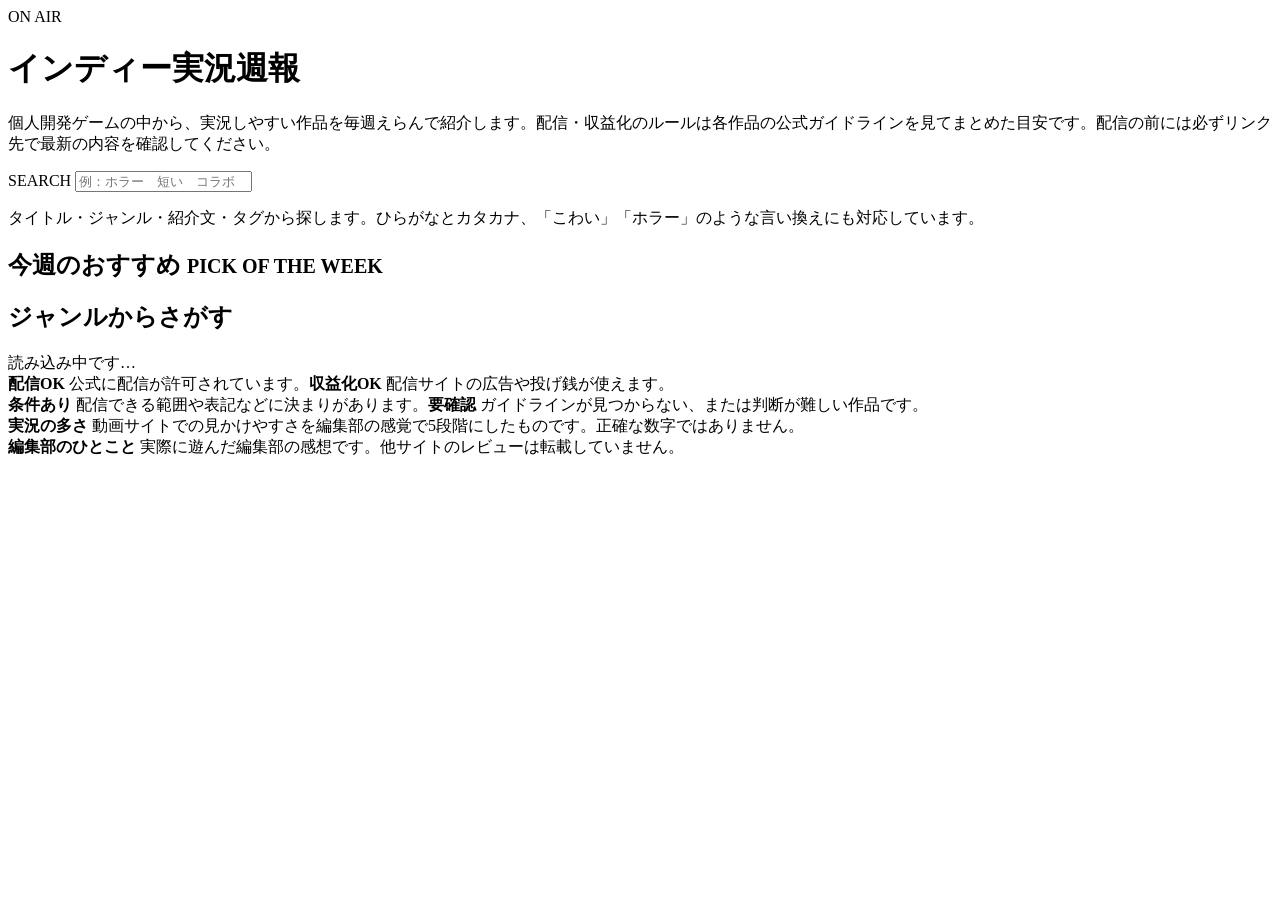
==== index.html @ e763187d "Rename jikkyo-site/index.html to index.html" ====
<!doctype html>
<html lang="ja">
<head>
<meta charset="utf-8">
<meta name="viewport" content="width=device-width, initial-scale=1, viewport-fit=cover">
<title>インディー実況週報</title>
<meta name="description" content="個人開発ゲームの中から、実況しやすい作品を毎週えらんで紹介。配信・収益化の可否つき。">
<link rel="preconnect" href="https://fonts.googleapis.com">
<link rel="stylesheet" href="https://fonts.googleapis.com/css2?family=Dela+Gothic+One&family=Zen+Kaku+Gothic+New:wght@400;500;700&family=JetBrains+Mono:wght@500&display=swap">
<link rel="stylesheet" href="style.css">
</head>
<body>
<div class="wrap">
  <header>
    <div class="onair"><span class="lamp">ON AIR</span><span id="week"></span></div>
    <h1>インディー実況週報</h1>
    <p class="lead">個人開発ゲームの中から、実況しやすい作品を毎週えらんで紹介します。配信・収益化のルールは各作品の公式ガイドラインを見てまとめた目安です。配信の前には必ずリンク先で最新の内容を確認してください。</p>
    <div class="search" role="search">
      <label for="q">SEARCH</label>
      <input id="q" type="search" placeholder="例：ホラー　短い　コラボ　まったり" autocomplete="off">
      <button type="button" id="clear" hidden>消す</button>
    </div>
    <p class="hint">タイトル・ジャンル・紹介文・タグから探します。ひらがなとカタカナ、「こわい」「ホラー」のような言い換えにも対応しています。</p>
  </header>

  <section id="picksSec">
    <h2>今週のおすすめ <small>PICK OF THE WEEK</small></h2>
    <div class="picks" id="picks"></div>
  </section>

  <section>
    <h2 id="listTitle">ジャンルからさがす <small id="count"></small></h2>
    <div class="filters" id="filters" role="group" aria-label="ジャンル"></div>
    <div class="list" id="list"><div class="empty">読み込み中です…</div></div>
  </section>

  <section class="legend">
    <div><strong>配信OK</strong> 公式に配信が許可されています。<strong>収益化OK</strong> 配信サイトの広告や投げ銭が使えます。</div>
    <div><strong>条件あり</strong> 配信できる範囲や表記などに決まりがあります。<strong>要確認</strong> ガイドラインが見つからない、または判断が難しい作品です。</div>
    <div><strong>実況の多さ</strong> 動画サイトでの見かけやすさを編集部の感覚で5段階にしたものです。正確な数字ではありません。</div>
    <div><strong>編集部のひとこと</strong> 実際に遊んだ編集部の感想です。他サイトのレビューは転載していません。</div>
  </section>
</div>

<script src="card.js"></script>
<script>
/* 言い換え辞書：左の言葉で検索すると右の言葉にもヒットする */
const SYNONYMS = {
  "こわい":["ホラー","不気味"], "怖い":["ホラー","不気味"], "ほらー":["ホラー"],
  "短い":["短編","分"], "みじかい":["短編","分"], "すぐ":["短編","分"],
  "コラボ":["協力","二人"], "協力":["コラボ","二人"], "ふたり":["二人","協力"],
  "癒し":["まったり","かわいい"], "いやし":["まったり","かわいい"], "のんびり":["まったり"],
  "泣ける":["物語","ノベル"], "ストーリー":["物語","ノベル"], "謎":["謎解き","パズル"], "なぞとき":["謎解き"],
};

const { esc, card } = window.Jikkyo;
const $ = id => document.getElementById(id);
const norm = s => String(s ?? "").toLowerCase().normalize("NFKC").replace(/[ァ-ヶ]/g, c => String.fromCharCode(c.charCodeAt(0)-0x60));
const terms = q => q.trim().split(/[\s　]+/).filter(Boolean).map(w => [w, ...(SYNONYMS[w] || SYNONYMS[norm(w)] || [])].map(norm));
const matches = (g, groups) => {
  const hay = norm([g.title,g.genre,g.desc,g.time,g.note,...(g.tags||[])].join(" "));
  return groups.every(alts => alts.some(a => hay.includes(a)));
};

let GAMES = [], genres = ["すべて"], current = "すべて", query = "";

function render(){
  $("filters").innerHTML = genres.map(x=>`<button type="button" aria-pressed="${x===current}">${esc(x)}</button>`).join("");
  const groups = terms(query);
  const shown = GAMES.filter(g => (current==="すべて" || g.genre===current) && matches(g, groups));
  $("list").innerHTML = shown.length ? shown.map(g=>card(g,false)).join("")
    : `<div class="empty">${query ? `「${esc(query)}」に合うゲームは見つかりませんでした。別の言葉か、ジャンルを「すべて」にして探してみてください。` : "まだゲームが登録されていません。"}</div>`;
  $("count").textContent = `${shown.length} TITLES`;
  $("listTitle").firstChild.textContent = query ? "検索結果 " : "ジャンルからさがす ";
  $("picksSec").hidden = !!query || !GAMES.some(g=>g.pick);
  $("clear").hidden = !query;
}

fetch("games.json", {cache:"no-store"})
  .then(r => { if(!r.ok) throw new Error(r.status); return r.json(); })
  .then(data => {
    GAMES = data.games || [];
    $("week").textContent = (data.week || "") + " 更新";
    $("picks").innerHTML = GAMES.filter(g=>g.pick).map(g=>card(g,true)).join("");
    genres = ["すべて", ...new Set(GAMES.map(g=>g.genre).filter(Boolean))];
    try{ const saved = localStorage.getItem("genre"); if(saved && genres.includes(saved)) current = saved; }catch(e){}
    render();
  })
  .catch(() => {
    $("list").innerHTML = `<div class="empty">ゲームの一覧を読み込めませんでした。時間をおいてもう一度開いてみてください。</div>`;
    $("picksSec").hidden = true;
  });

$("filters").addEventListener("click", e=>{
  const b = e.target.closest("button"); if(!b) return;
  current = b.textContent; try{ localStorage.setItem("genre", current); }catch(e){}
  render();
});
$("q").addEventListener("input", e=>{ query = e.target.value; render(); });
$("clear").addEventListener("click", ()=>{ $("q").value=""; query=""; render(); $("q").focus(); });
</script>
</body>
</html>
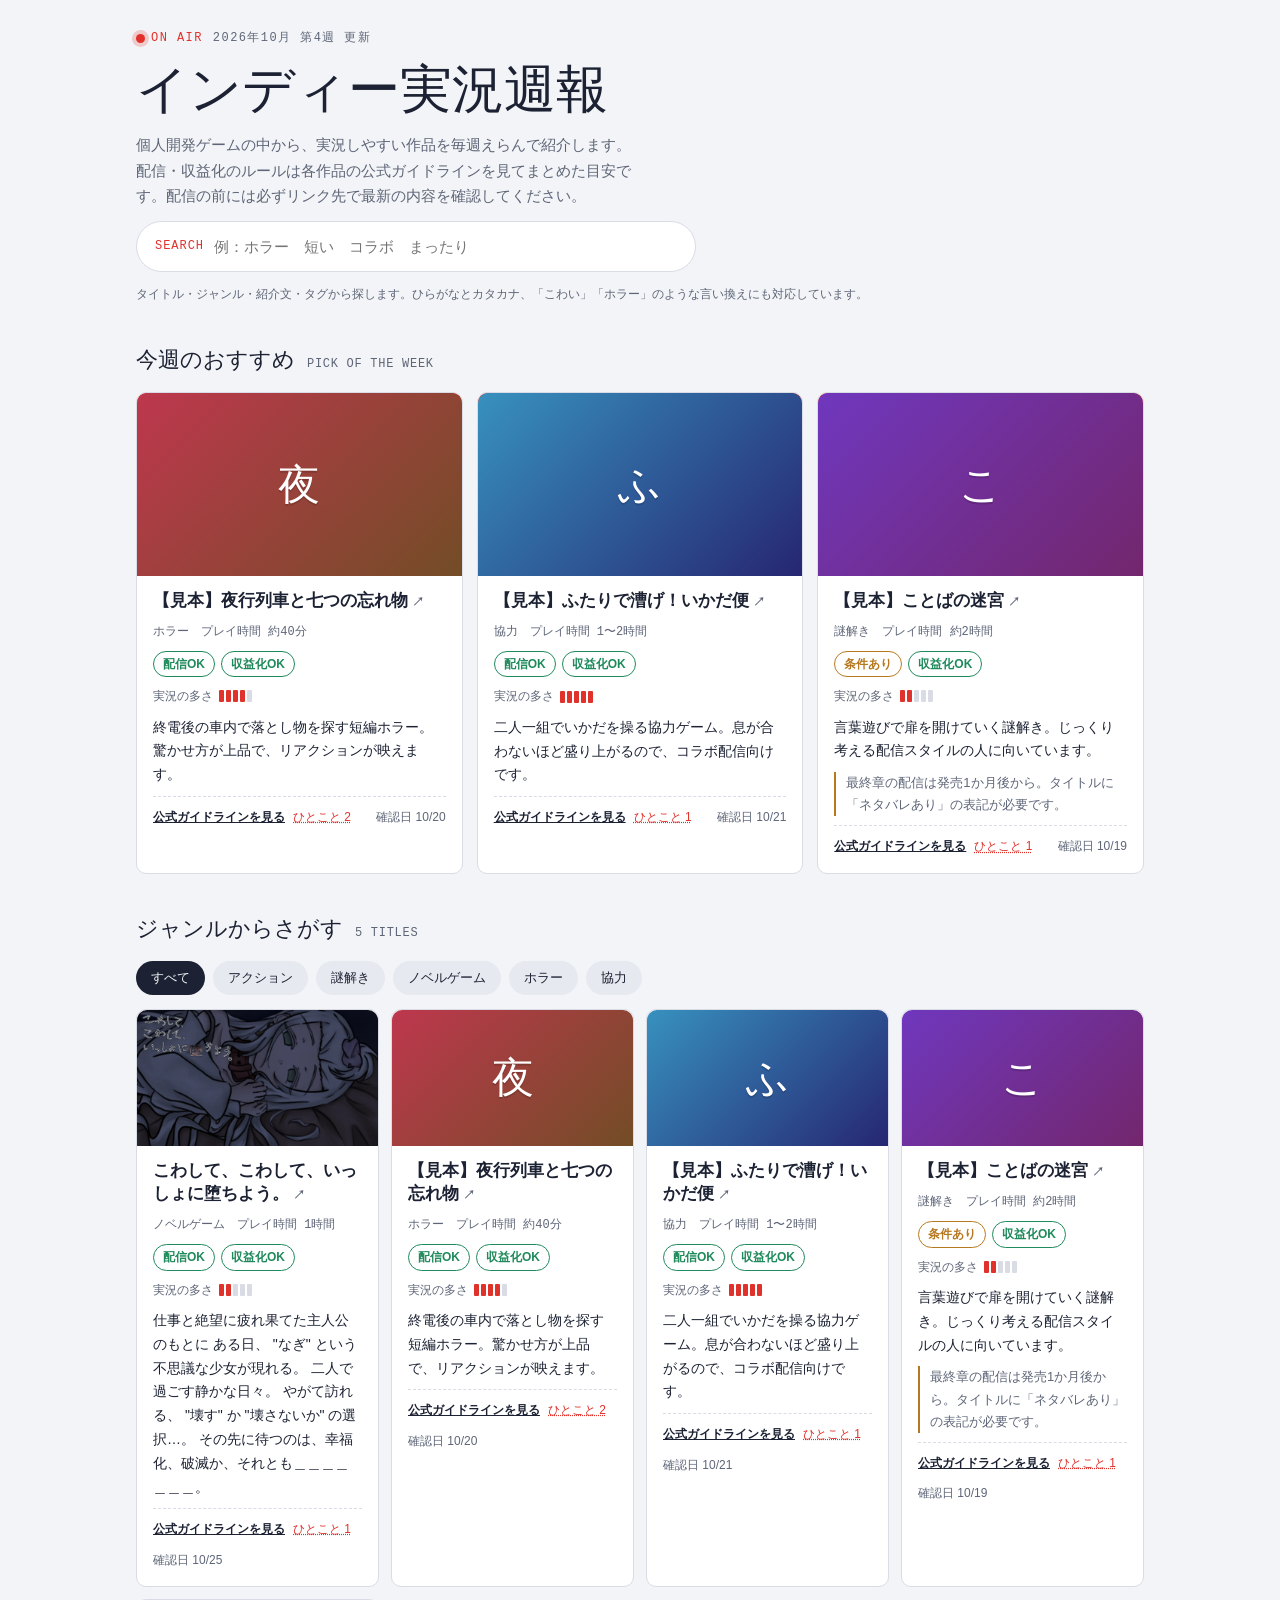
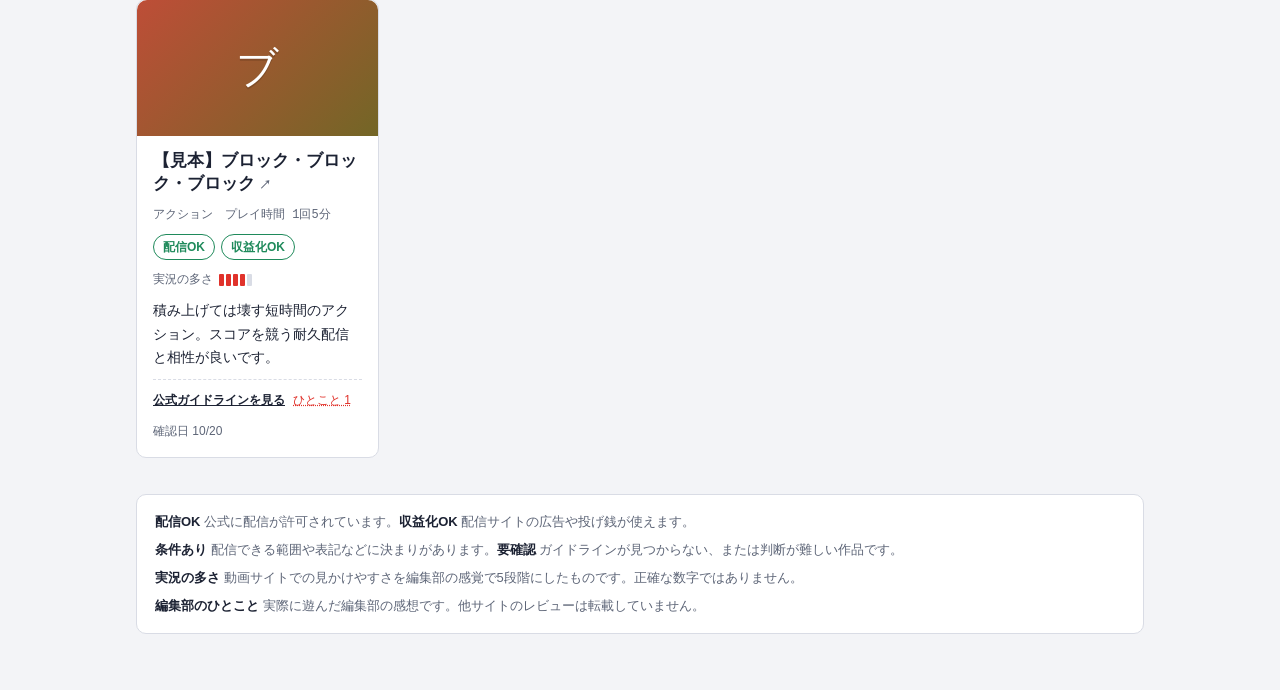
==== commit 47a00f95: "Update index.html" ====
--- a/index.html
+++ b/index.html
@@ -82,7 +82,9 @@
     GAMES = data.games || [];
     $("week").textContent = (data.week || "") + " 更新";
     $("picks").innerHTML = GAMES.filter(g=>g.pick).map(g=>card(g,true)).join("");
-    genres = ["すべて", ...new Set(GAMES.map(g=>g.genre).filter(Boolean))];
+    const order = window.Jikkyo.GENRES || [];
+    const rank = x => { const i = order.indexOf(x); return i < 0 ? 99 : i; };
+    genres = ["すべて", ...[...new Set(GAMES.map(g=>g.genre).filter(Boolean))].sort((a,b)=>rank(a)-rank(b))];
     try{ const saved = localStorage.getItem("genre"); if(saved && genres.includes(saved)) current = saved; }catch(e){}
     render();
   })
--- a/style.css
+++ b/style.css
@@ -0,0 +1,86 @@
+*,*::before,*::after{box-sizing:border-box}
+html{overflow-x:clip}
+body{margin:0}
+img{max-width:100%}
+/* Layout: 放送局の「番組表」— 上にON AIR帯と検索、今週の3本を大きく、その下にジャンル別の一覧 */
+:root{
+  --bg:#f3f4f7; --surface:#ffffff; --ink:#1c2233; --muted:#5d6577; --line:#d9dce5;
+  --tally:#e0322b; --ok:#1f8a5b; --cond:#b7791f; --check:#5d6577; --chip:#e7e9f0;
+  --pop:#1c2233; --popink:#f3f4f7;
+  --display:"Dela Gothic One","Hiragino Sans","Yu Gothic",sans-serif;
+  --body:"Zen Kaku Gothic New","Hiragino Sans","Yu Gothic",sans-serif;
+  --mono:"JetBrains Mono",ui-monospace,Menlo,monospace;
+}
+@media (prefers-color-scheme:dark){:root:not([data-theme="light"]){
+  --bg:#12151d; --surface:#1b2030; --ink:#e9ecf4; --muted:#9aa2b5; --line:#2d3446;
+  --tally:#ff5a50; --ok:#4cc58c; --cond:#e3a84a; --check:#9aa2b5; --chip:#252b3c;
+  --pop:#e9ecf4; --popink:#12151d; color-scheme:dark}}
+:root[data-theme="dark"]{
+  --bg:#12151d; --surface:#1b2030; --ink:#e9ecf4; --muted:#9aa2b5; --line:#2d3446;
+  --tally:#ff5a50; --ok:#4cc58c; --cond:#e3a84a; --check:#9aa2b5; --chip:#252b3c;
+  --pop:#e9ecf4; --popink:#12151d; color-scheme:dark}
+body{background:var(--bg);color:var(--ink);font-family:var(--body);font-size:15px;line-height:1.7}
+.wrap{max-width:1040px;margin:0 auto;padding-left:max(16px,env(safe-area-inset-left,0px));padding-right:max(16px,env(safe-area-inset-right,0px));padding-block:28px 56px;display:grid;gap:36px}
+header{display:grid;gap:12px}
+.onair{display:flex;align-items:center;gap:10px;font-family:var(--mono);font-size:12px;letter-spacing:.12em;color:var(--muted)}
+.lamp{display:inline-flex;align-items:center;gap:6px;color:var(--tally);font-weight:500}
+.lamp::before{content:"";width:9px;height:9px;border-radius:50%;background:var(--tally);box-shadow:0 0 0 4px color-mix(in srgb,var(--tally) 22%,transparent)}
+@media (prefers-reduced-motion:no-preference){.lamp::before{animation:blink 2.4s ease-in-out infinite}}
+@keyframes blink{50%{opacity:.35}}
+h1{font-family:var(--display);font-weight:400;font-size:clamp(30px,6vw,52px);line-height:1.15;margin:0;text-wrap:balance}
+.lead{margin:0;color:var(--muted);max-width:60ch}
+.search{display:flex;align-items:center;gap:10px;background:var(--surface);border:1.5px solid var(--line);border-radius:999px;padding:4px 6px 4px 18px;max-width:560px}
+.search:focus-within{border-color:var(--tally)}
+.search label{font-family:var(--mono);font-size:12px;color:var(--tally);letter-spacing:.08em;white-space:nowrap}
+.search input{flex:1;min-width:0;font:inherit;border:0;background:transparent;color:var(--ink);padding:8px 0;outline:none}
+.search button{font:inherit;font-size:13px;border:0;background:var(--chip);color:var(--ink);border-radius:999px;padding:6px 12px;cursor:pointer}
+.search button[hidden]{display:none}
+.hint{font-size:12px;color:var(--muted);margin:0}
+h2{font-family:var(--display);font-weight:400;font-size:22px;margin:0 0 14px;display:flex;align-items:baseline;gap:12px;flex-wrap:wrap}
+h2 small{font-family:var(--mono);font-size:12px;color:var(--muted);letter-spacing:.06em}
+.picks{display:grid;grid-template-columns:repeat(auto-fit,minmax(260px,1fr));gap:14px}
+.list{display:grid;grid-template-columns:repeat(auto-fill,minmax(240px,1fr));gap:12px}
+.card{position:relative;background:var(--surface);border:1px solid var(--line);border-radius:10px;overflow:visible;display:grid;align-content:start;min-width:0;transition:transform .15s ease,border-color .15s ease}
+.card:hover{border-color:var(--ink)}
+@media (prefers-reduced-motion:no-preference){.card:hover{transform:translateY(-2px)}}
+.pick{box-shadow:inset 0 3px 0 var(--tally)}
+.thumb{aspect-ratio:16/9;max-width:100%;border-radius:10px 10px 0 0;overflow:hidden;position:relative}
+.thumb img{width:100%;height:100%;object-fit:cover;display:block}
+.ph{width:100%;height:100%;display:grid;place-items:center;font-family:var(--display);font-size:42px;color:#fff;text-shadow:0 2px 0 rgba(0,0,0,.15)}
+.thumb .sample{position:absolute;top:8px;left:8px}
+.thumb.embed{aspect-ratio:auto;position:relative;z-index:2;background:var(--chip)}
+.thumb.steam{height:190px}.thumb.itch{height:167px}
+.thumb.embed iframe{width:100%;height:100%;border:0;display:block}
+.body{padding:14px 16px 16px;display:grid;gap:9px}
+.ttl{font-weight:700;font-size:17px;line-height:1.35;margin:0}
+.ttl a{color:inherit;text-decoration:none}
+.ttl a::after{content:"";position:absolute;inset:0;border-radius:10px}
+.ttl a:focus-visible{outline:none}
+.card:has(.ttl a:focus-visible){outline:2px solid var(--tally);outline-offset:2px}
+.ttl .ext{font-family:var(--mono);font-size:12px;color:var(--muted);margin-left:4px}
+.meta{font-family:var(--mono);font-size:12px;color:var(--muted);display:flex;gap:12px;flex-wrap:wrap;font-variant-numeric:tabular-nums}
+.desc{margin:0;font-size:14px}
+.badges{display:flex;gap:6px;flex-wrap:wrap}
+.b{font-size:12px;font-weight:700;padding:2px 9px;border-radius:999px;border:1.5px solid currentColor;white-space:nowrap}
+.b.ok{color:var(--ok)} .b.cond{color:var(--cond)} .b.check{color:var(--check)}
+.heat{font-size:12px;color:var(--muted);display:flex;align-items:center;gap:6px}
+.bars{display:inline-flex;gap:2px}.bars i{width:5px;height:12px;border-radius:1px;background:var(--line)}.bars i.on{background:var(--tally)}
+.note{font-size:13px;color:var(--muted);border-left:2px solid var(--cond);padding-left:10px;margin:0}
+.foot{position:relative;z-index:2;display:flex;justify-content:space-between;align-items:center;gap:10px;flex-wrap:wrap;font-size:12px;color:var(--muted);border-top:1px dashed var(--line);padding-top:10px}
+.gl{position:relative}
+.gl a{color:var(--ink);font-weight:700}
+.voice-btn{font:inherit;font-size:12px;background:none;border:0;color:var(--tally);cursor:pointer;padding:0;margin-left:8px;text-decoration:underline dotted}
+.pop{position:absolute;left:0;bottom:calc(100% + 10px);width:min(280px,78vw);background:var(--pop);color:var(--popink);border-radius:10px;padding:12px 14px;font-size:13px;line-height:1.6;display:grid;gap:8px;display:none;z-index:5;pointer-events:none}
+.pop::after{content:"";position:absolute;left:22px;top:100%;border:7px solid transparent;border-top-color:var(--pop)}
+.pop q{display:block;quotes:"「" "」"}
+.pop small{font-family:var(--mono);font-size:11px;opacity:.7}
+.gl:hover .pop,.gl:focus-within .pop,.gl.open .pop{display:grid}
+.filters{display:flex;gap:8px;flex-wrap:wrap;margin-bottom:14px}
+.filters button{font:inherit;font-size:13px;background:var(--chip);color:var(--ink);border:1px solid transparent;border-radius:999px;padding:5px 14px;cursor:pointer}
+.filters button[aria-pressed="true"]{background:var(--ink);color:var(--bg)}
+button:focus-visible,.gl a:focus-visible{outline:2px solid var(--tally);outline-offset:2px}
+.empty{grid-column:1/-1;background:var(--surface);border:1px dashed var(--line);border-radius:10px;padding:28px;text-align:center;color:var(--muted)}
+.legend{background:var(--surface);border:1px solid var(--line);border-radius:10px;padding:16px 18px;font-size:13px;color:var(--muted);display:grid;gap:6px}
+.legend strong{color:var(--ink)}
+.sample{font-family:var(--mono);font-size:11px;background:rgba(0,0,0,.45);color:#fff;padding:1px 7px;border-radius:4px}
+mark{background:color-mix(in srgb,var(--tally) 25%,transparent);color:inherit;border-radius:2px}
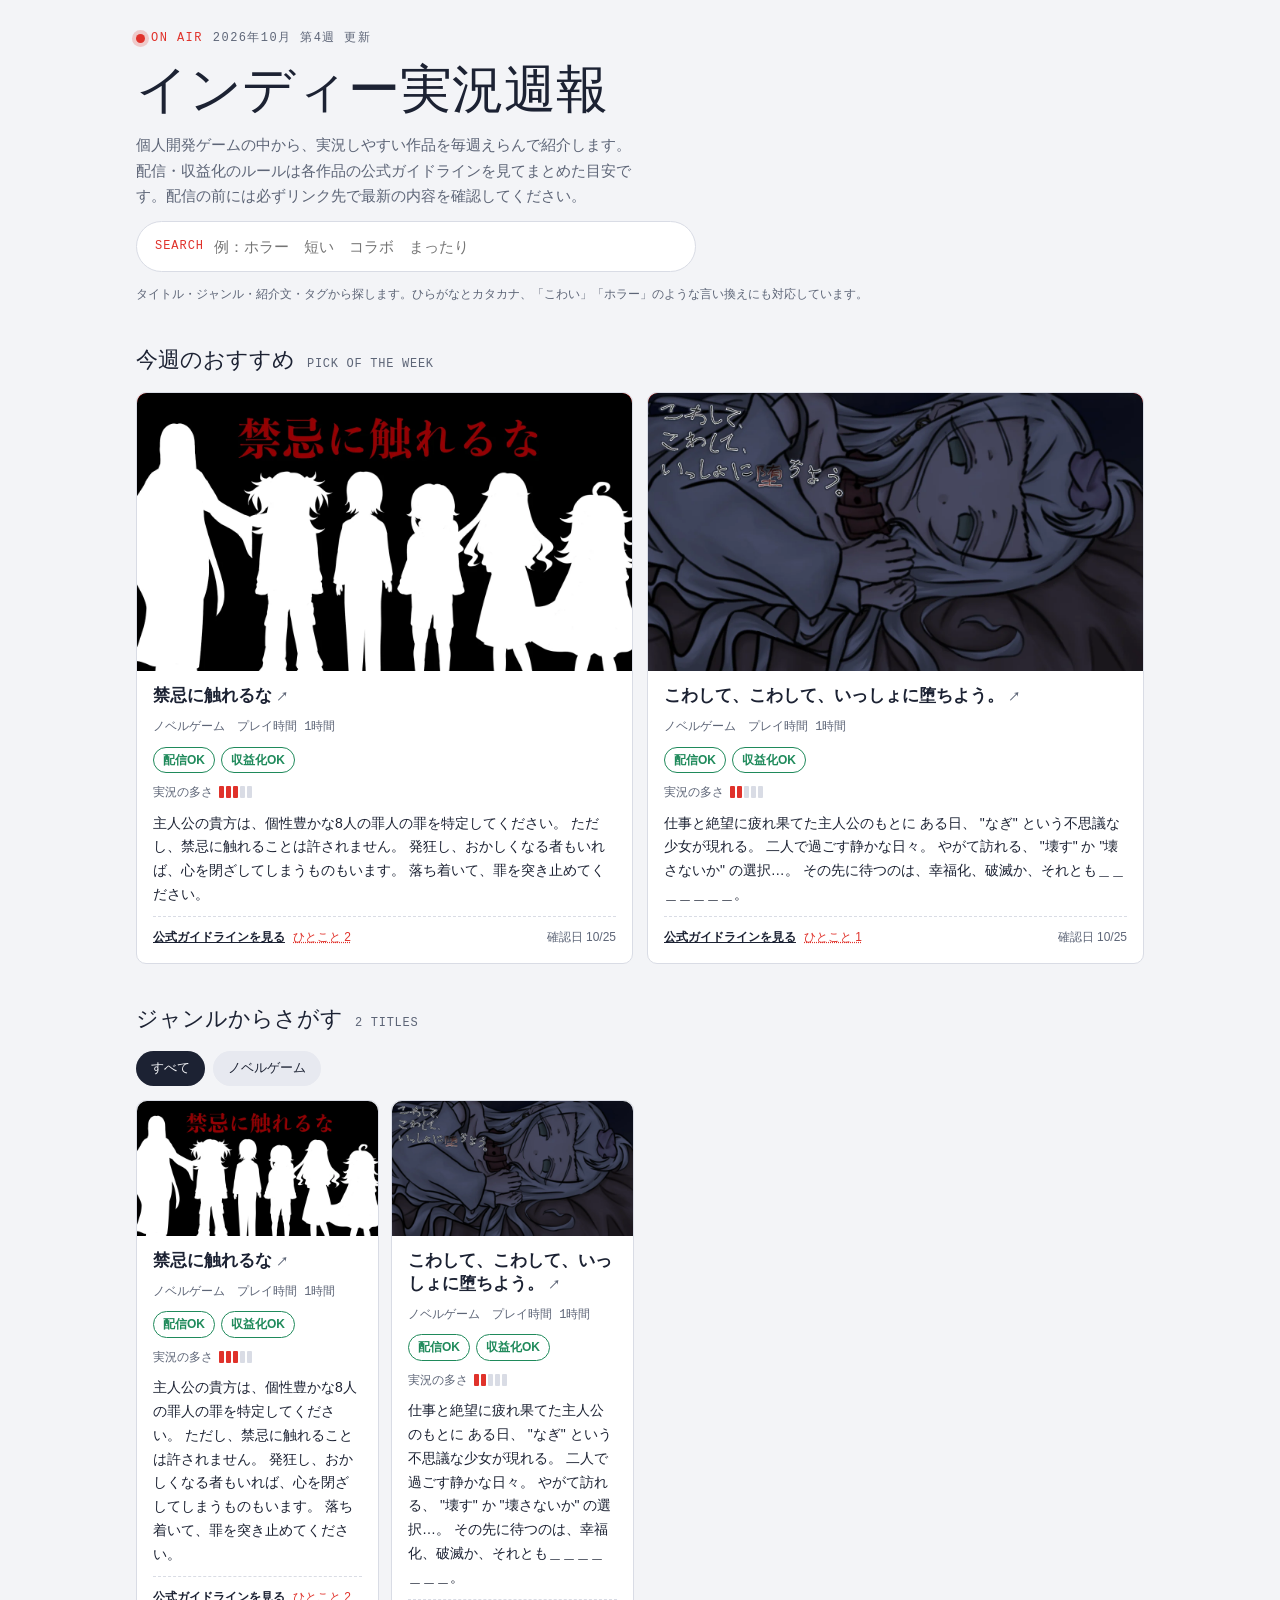
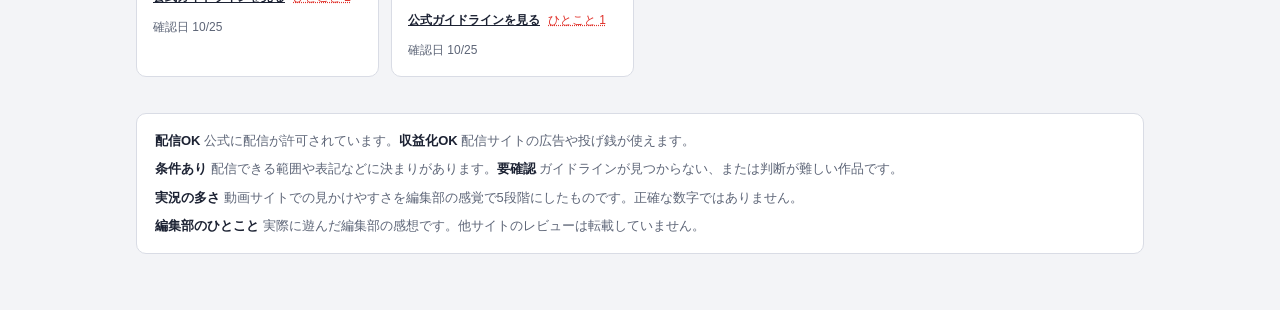
==== commit d21f341c: "Update index.html" ====
--- a/index.html
+++ b/index.html
@@ -5,6 +5,14 @@
 <meta name="viewport" content="width=device-width, initial-scale=1, viewport-fit=cover">
 <title>インディー実況週報</title>
 <meta name="description" content="個人開発ゲームの中から、実況しやすい作品を毎週えらんで紹介。配信・収益化の可否つき。">
+<link rel="canonical" href="https://meganeritsuki.github.io/jikkyo-weekly/">
+<meta property="og:type" content="website">
+<meta property="og:site_name" content="インディー実況週報">
+<meta property="og:title" content="インディー実況週報｜実況しやすい個人開発ゲームを毎週紹介">
+<meta property="og:description" content="個人開発ゲームの中から、実況しやすい作品を毎週えらんで紹介。配信・収益化の可否つき。">
+<meta property="og:url" content="https://meganeritsuki.github.io/jikkyo-weekly/">
+<meta property="og:locale" content="ja_JP">
+<meta name="twitter:card" content="summary">
 <link rel="preconnect" href="https://fonts.googleapis.com">
 <link rel="stylesheet" href="https://fonts.googleapis.com/css2?family=Dela+Gothic+One&family=Zen+Kaku+Gothic+New:wght@400;500;700&family=JetBrains+Mono:wght@500&display=swap">
 <link rel="stylesheet" href="style.css">
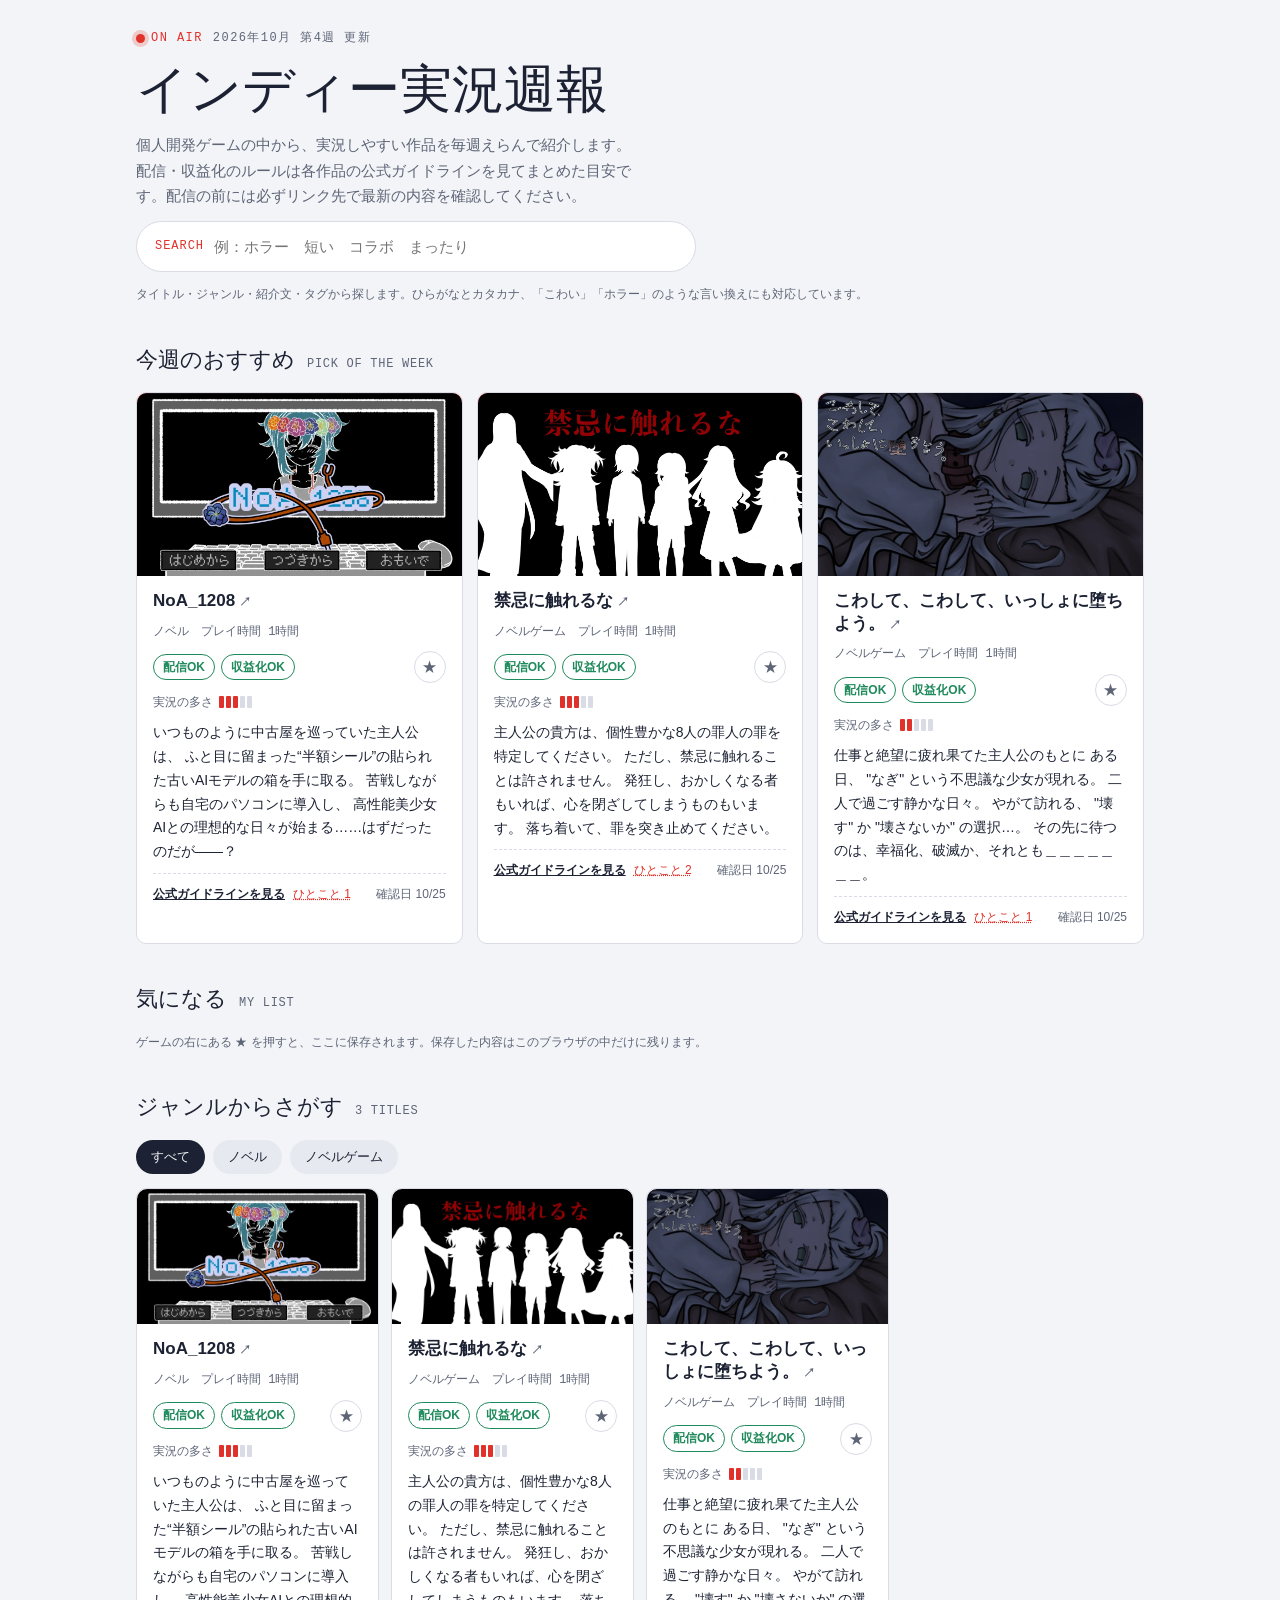
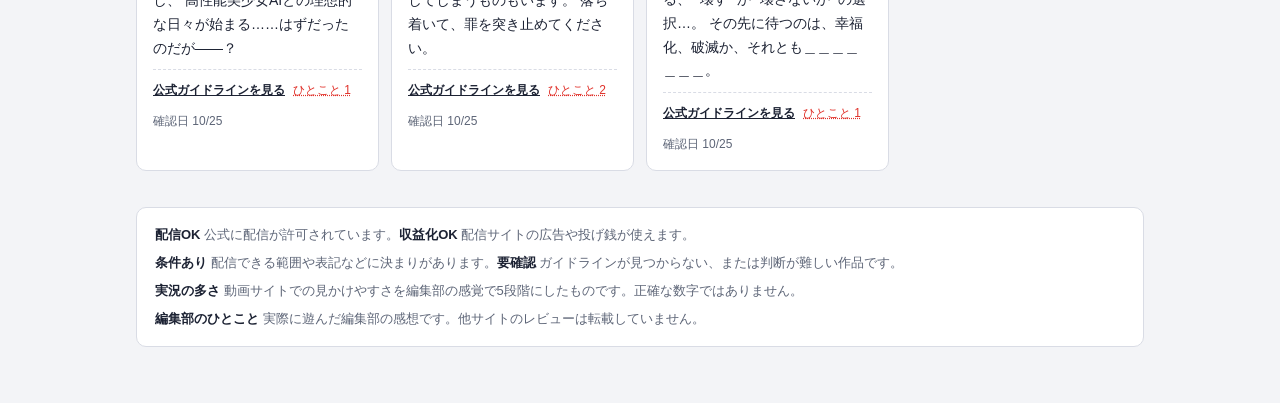
==== commit a62a8fb9: "Update index.html" ====
--- a/index.html
+++ b/index.html
@@ -15,7 +15,7 @@
 <meta name="twitter:card" content="summary">
 <link rel="preconnect" href="https://fonts.googleapis.com">
 <link rel="stylesheet" href="https://fonts.googleapis.com/css2?family=Dela+Gothic+One&family=Zen+Kaku+Gothic+New:wght@400;500;700&family=JetBrains+Mono:wght@500&display=swap">
-<link rel="stylesheet" href="style.css">
+<link rel="stylesheet" href="style.css?v=3">
 </head>
 <body>
 <div class="wrap">
@@ -36,6 +36,12 @@
     <div class="picks" id="picks"></div>
   </section>
 
+  <section id="favSec" hidden>
+    <h2>気になる <small id="favCount">MY LIST</small></h2>
+    <p class="hint" id="favHint">ゲームの右にある ★ を押すと、ここに保存されます。保存した内容はこのブラウザの中だけに残ります。</p>
+    <div class="list" id="favs"></div>
+  </section>
+
   <section>
     <h2 id="listTitle">ジャンルからさがす <small id="count"></small></h2>
     <div class="filters" id="filters" role="group" aria-label="ジャンル"></div>
@@ -50,7 +56,7 @@
   </section>
 </div>
 
-<script src="card.js"></script>
+<script src="card.js?v=3"></script>
 <script>
 /* 言い換え辞書：左の言葉で検索すると右の言葉にもヒットする */
 const SYNONYMS = {
@@ -72,11 +78,23 @@
 
 let GAMES = [], genres = ["すべて"], current = "すべて", query = "";
 
+/* 気になる：訪問者ごとにこのブラウザへ保存 */
+let favs = new Set();
+try{ favs = new Set(JSON.parse(localStorage.getItem("favs") || "[]")); }catch(e){}
+const saveFavs = () => { try{ localStorage.setItem("favs", JSON.stringify([...favs])); }catch(e){} };
+const withFav = g => ({...g, _fav: favs.has(g.id)});
+
 function render(){
   $("filters").innerHTML = genres.map(x=>`<button type="button" aria-pressed="${x===current}">${esc(x)}</button>`).join("");
   const groups = terms(query);
   const shown = GAMES.filter(g => (current==="すべて" || g.genre===current) && matches(g, groups));
-  $("list").innerHTML = shown.length ? shown.map(g=>card(g,false)).join("")
+  $("picks").innerHTML = GAMES.filter(g=>g.pick).map(g=>card(withFav(g),true)).join("");
+  const favGames = GAMES.filter(g=>favs.has(g.id));
+  $("favs").innerHTML = favGames.map(g=>card(withFav(g),false)).join("");
+  $("favHint").hidden = favGames.length > 0;
+  $("favCount").textContent = favGames.length ? `${favGames.length} TITLES` : "MY LIST";
+  $("favSec").hidden = !!query || !GAMES.length;
+  $("list").innerHTML = shown.length ? shown.map(g=>card(withFav(g),false)).join("")
     : `<div class="empty">${query ? `「${esc(query)}」に合うゲームは見つかりませんでした。別の言葉か、ジャンルを「すべて」にして探してみてください。` : "まだゲームが登録されていません。"}</div>`;
   $("count").textContent = `${shown.length} TITLES`;
   $("listTitle").firstChild.textContent = query ? "検索結果 " : "ジャンルからさがす ";
@@ -89,7 +107,6 @@
   .then(data => {
     GAMES = data.games || [];
     $("week").textContent = (data.week || "") + " 更新";
-    $("picks").innerHTML = GAMES.filter(g=>g.pick).map(g=>card(g,true)).join("");
     const order = window.Jikkyo.GENRES || [];
     const rank = x => { const i = order.indexOf(x); return i < 0 ? 99 : i; };
     genres = ["すべて", ...[...new Set(GAMES.map(g=>g.genre).filter(Boolean))].sort((a,b)=>rank(a)-rank(b))];
@@ -107,6 +124,13 @@
   render();
 });
 $("q").addEventListener("input", e=>{ query = e.target.value; render(); });
+document.addEventListener("click", e=>{
+  const b = e.target.closest(".fav"); if(!b) return;
+  e.preventDefault();
+  const id = b.dataset.id;
+  if (favs.has(id)) favs.delete(id); else favs.add(id);
+  saveFavs(); render();
+});
 $("clear").addEventListener("click", ()=>{ $("q").value=""; query=""; render(); $("q").focus(); });
 </script>
 </body>
--- a/style.css
+++ b/style.css
@@ -60,7 +60,13 @@
 .ttl .ext{font-family:var(--mono);font-size:12px;color:var(--muted);margin-left:4px}
 .meta{font-family:var(--mono);font-size:12px;color:var(--muted);display:flex;gap:12px;flex-wrap:wrap;font-variant-numeric:tabular-nums}
 .desc{margin:0;font-size:14px}
-.badges{display:flex;gap:6px;flex-wrap:wrap}
+.badges{display:flex;gap:6px;flex-wrap:wrap;align-items:center}
+.fav{margin-left:auto;position:relative;z-index:2;width:32px;height:32px;padding:0;border-radius:50%;border:1.5px solid var(--line);background:var(--surface);color:var(--muted);font-size:15px;line-height:1;display:grid;place-items:center;cursor:pointer;transition:background .15s,color .15s,border-color .15s}
+.fav:hover{border-color:var(--cond);color:var(--cond)}
+.fav[aria-pressed="true"]{background:var(--cond);border-color:var(--cond);color:#fff}
+.fav:focus-visible{outline:2px solid var(--tally);outline-offset:2px}
+@media (prefers-reduced-motion:no-preference){.fav[aria-pressed="true"]{animation:pop .25s ease}}
+@keyframes pop{50%{transform:scale(1.18)}}
 .b{font-size:12px;font-weight:700;padding:2px 9px;border-radius:999px;border:1.5px solid currentColor;white-space:nowrap}
 .b.ok{color:var(--ok)} .b.cond{color:var(--cond)} .b.check{color:var(--check)}
 .heat{font-size:12px;color:var(--muted);display:flex;align-items:center;gap:6px}
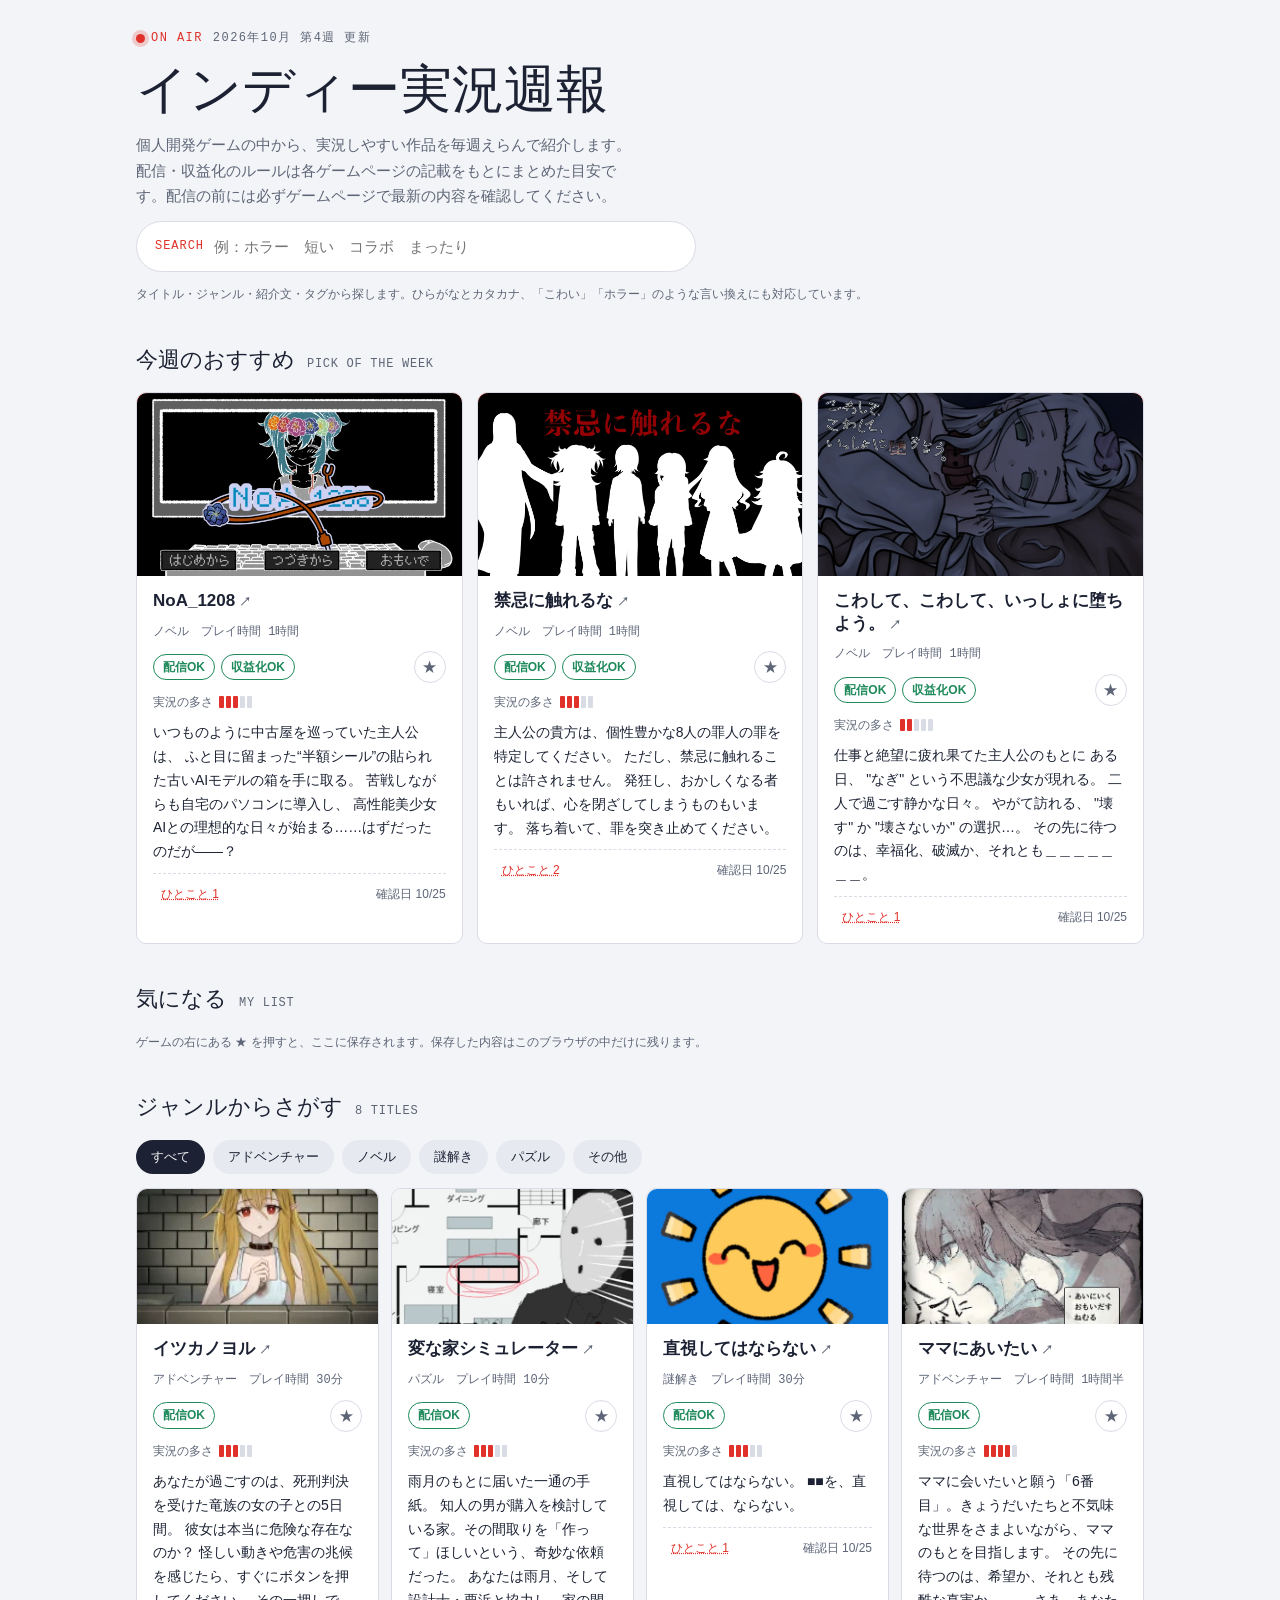
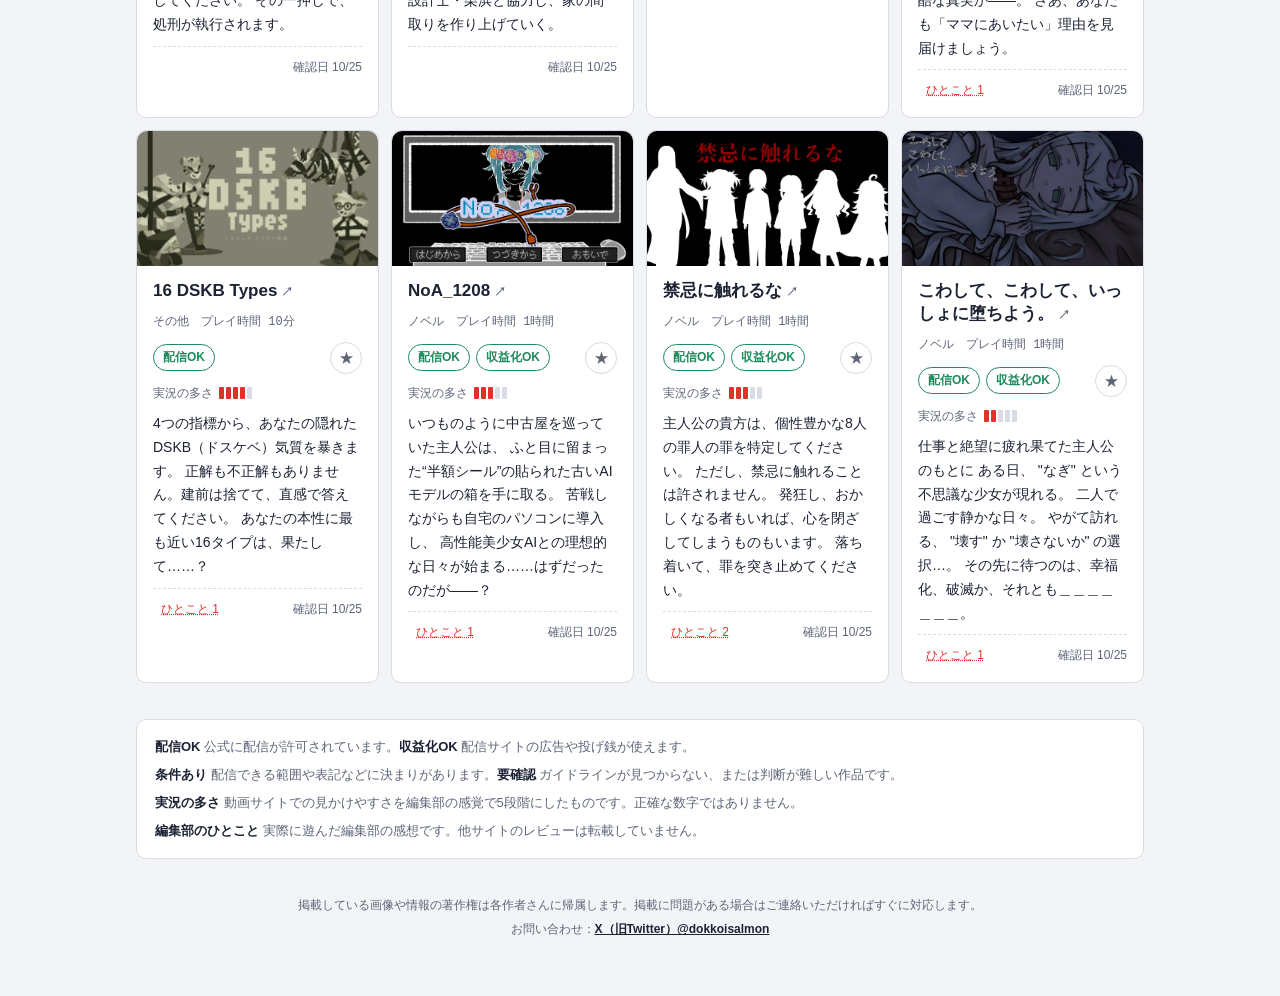
==== commit 1ebfcdba: "Update index.html" ====
--- a/index.html
+++ b/index.html
@@ -15,14 +15,14 @@
 <meta name="twitter:card" content="summary">
 <link rel="preconnect" href="https://fonts.googleapis.com">
 <link rel="stylesheet" href="https://fonts.googleapis.com/css2?family=Dela+Gothic+One&family=Zen+Kaku+Gothic+New:wght@400;500;700&family=JetBrains+Mono:wght@500&display=swap">
-<link rel="stylesheet" href="style.css?v=3">
+<link rel="stylesheet" href="style.css?v=4">
 </head>
 <body>
 <div class="wrap">
   <header>
     <div class="onair"><span class="lamp">ON AIR</span><span id="week"></span></div>
     <h1>インディー実況週報</h1>
-    <p class="lead">個人開発ゲームの中から、実況しやすい作品を毎週えらんで紹介します。配信・収益化のルールは各作品の公式ガイドラインを見てまとめた目安です。配信の前には必ずリンク先で最新の内容を確認してください。</p>
+    <p class="lead">個人開発ゲームの中から、実況しやすい作品を毎週えらんで紹介します。配信・収益化のルールは各ゲームページの記載をもとにまとめた目安です。配信の前には必ずゲームページで最新の内容を確認してください。</p>
     <div class="search" role="search">
       <label for="q">SEARCH</label>
       <input id="q" type="search" placeholder="例：ホラー　短い　コラボ　まったり" autocomplete="off">
@@ -54,9 +54,14 @@
     <div><strong>実況の多さ</strong> 動画サイトでの見かけやすさを編集部の感覚で5段階にしたものです。正確な数字ではありません。</div>
     <div><strong>編集部のひとこと</strong> 実際に遊んだ編集部の感想です。他サイトのレビューは転載していません。</div>
   </section>
+
+  <footer class="site-foot">
+    <p>掲載している画像や情報の著作権は各作者さんに帰属します。掲載に問題がある場合はご連絡いただければすぐに対応します。</p>
+    <p>お問い合わせ：<a href="https://x.com/dokkoisalmon" target="_blank" rel="noopener">X（旧Twitter）@dokkoisalmon</a></p>
+  </footer>
 </div>
 
-<script src="card.js?v=3"></script>
+<script src="card.js?v=4"></script>
 <script>
 /* 言い換え辞書：左の言葉で検索すると右の言葉にもヒットする */
 const SYNONYMS = {
--- a/style.css
+++ b/style.css
@@ -88,5 +88,8 @@
 .empty{grid-column:1/-1;background:var(--surface);border:1px dashed var(--line);border-radius:10px;padding:28px;text-align:center;color:var(--muted)}
 .legend{background:var(--surface);border:1px solid var(--line);border-radius:10px;padding:16px 18px;font-size:13px;color:var(--muted);display:grid;gap:6px}
 .legend strong{color:var(--ink)}
+.site-foot{display:grid;gap:4px;font-size:12px;color:var(--muted);text-align:center}
+.site-foot p{margin:0}
+.site-foot a{color:var(--ink);font-weight:700}
 .sample{font-family:var(--mono);font-size:11px;background:rgba(0,0,0,.45);color:#fff;padding:1px 7px;border-radius:4px}
 mark{background:color-mix(in srgb,var(--tally) 25%,transparent);color:inherit;border-radius:2px}
